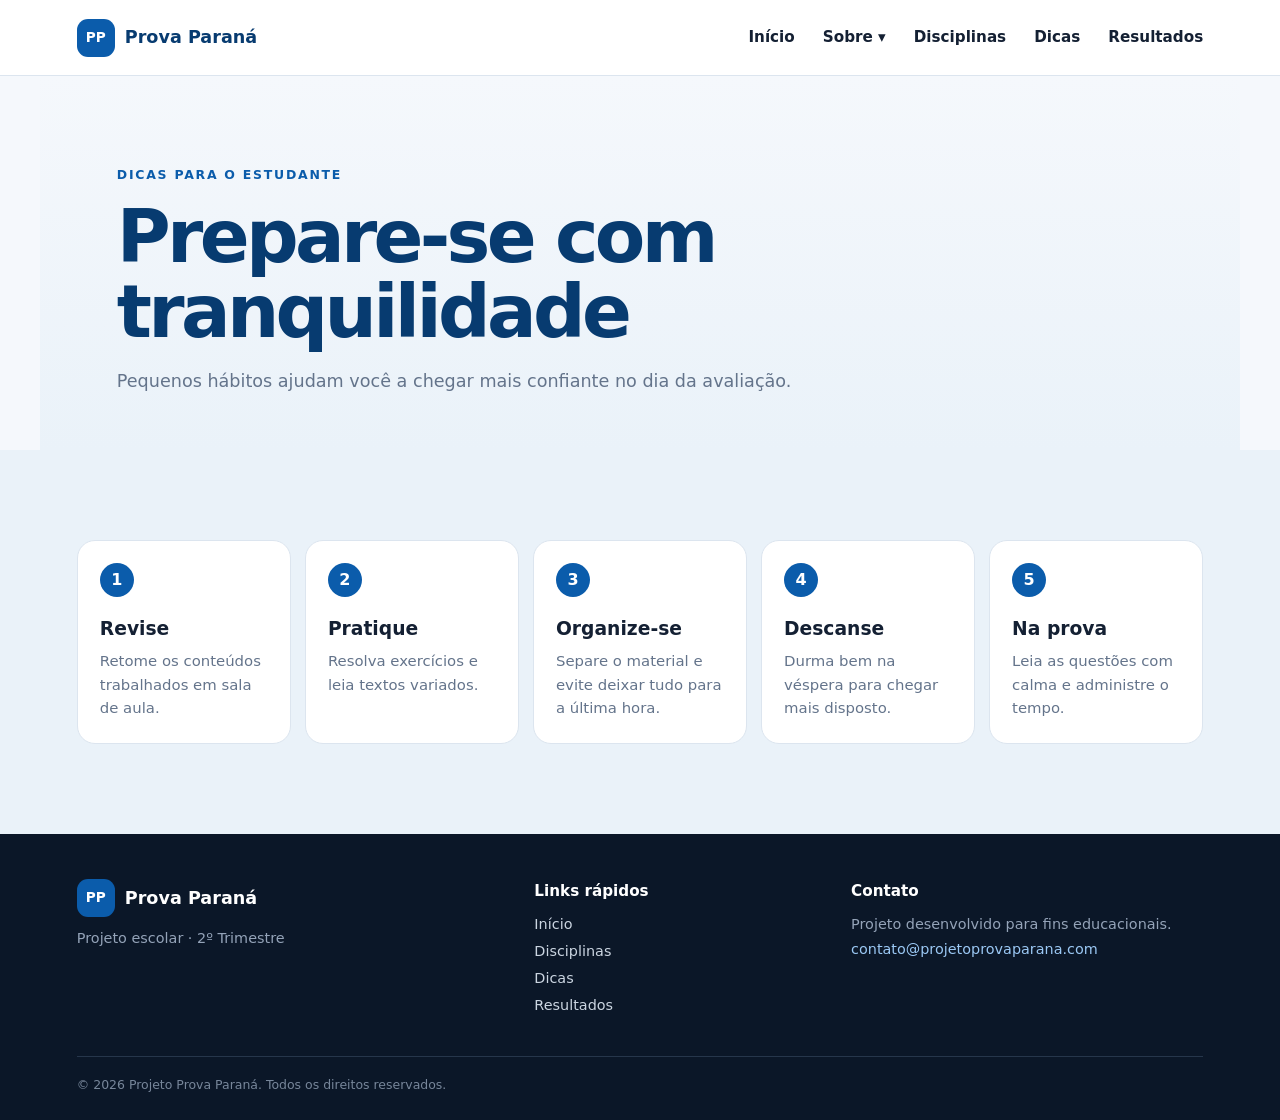
==== dicas.html @ c074cac4 "Add files via upload" ====
<!DOCTYPE html>
<html lang="pt-BR">
<head>
<meta charset="UTF-8">
<meta name="viewport" content="width=device-width, initial-scale=1.0">
<meta name="description" content="Dicas — Prova Paraná">
<title>Dicas | Prova Paraná</title>
<link rel="stylesheet" href="style.css">
</head>
<body>

<header class="header">
  <a class="logo" href="index.html" aria-label="Prova Paraná - início">
    <span class="logo-mark">PP</span><span>Prova Paraná</span>
  </a>
  <nav class="desktop-nav" aria-label="Navegação principal">
    <a href="index.html">Início</a>
    <div class="dropdown">
      <button class="dropbtn" aria-expanded="false">Sobre ▾</button>
      <div class="dropdown-content">
        <a href="sobre.html">O que é</a>
        <a href="objetivos.html">Objetivos</a>
      </div>
    </div>
    <a href="disciplinas.html">Disciplinas</a>
    <a href="dicas.html">Dicas</a>
    <a href="resultados.html">Resultados</a>
  </nav>
  <button class="hamburger" id="hamburger" aria-label="Abrir menu" aria-expanded="false">
    <span></span><span></span><span></span>
  </button>
  <nav class="mobile-menu" id="mobileMenu" aria-label="Menu móvel">
    <a href="index.html">Início</a>
    <button class="mobile-submenu" id="mobileSubmenu" aria-expanded="false">Sobre <span>+</span></button>
    <div class="mobile-subitems" id="mobileSubitems">
      <a href="sobre.html">O que é</a>
      <a href="objetivos.html">Objetivos</a>
    </div>
    <a href="disciplinas.html">Disciplinas</a>
    <a href="dicas.html">Dicas</a>
    <a href="resultados.html">Resultados</a>
  </nav>
</header>

<main>

<section class="page-hero">
  <span class="eyebrow">DICAS PARA O ESTUDANTE</span>
  <h1>Prepare-se com tranquilidade</h1>
  <p>Pequenos hábitos ajudam você a chegar mais confiante no dia da avaliação.</p>
</section>
<section class="section alt">
  <div class="tips">
    <article class="tip"><span>1</span><h3>Revise</h3><p>Retome os conteúdos trabalhados em sala de aula.</p></article>
    <article class="tip"><span>2</span><h3>Pratique</h3><p>Resolva exercícios e leia textos variados.</p></article>
    <article class="tip"><span>3</span><h3>Organize-se</h3><p>Separe o material e evite deixar tudo para a última hora.</p></article>
    <article class="tip"><span>4</span><h3>Descanse</h3><p>Durma bem na véspera para chegar mais disposto.</p></article>
    <article class="tip"><span>5</span><h3>Na prova</h3><p>Leia as questões com calma e administre o tempo.</p></article>
  </div>
</section>

</main>

<footer class="footer">
  <div>
    <div class="footer-logo"><span class="logo-mark">PP</span> Prova Paraná</div>
    <p>Projeto escolar · 2º Trimestre</p>
  </div>
  <div class="footer-links">
    <h3>Links rápidos</h3>
    <a href="index.html">Início</a>
    <a href="disciplinas.html">Disciplinas</a>
    <a href="dicas.html">Dicas</a>
    <a href="resultados.html">Resultados</a>
  </div>
  <div class="footer-contact">
    <h3>Contato</h3>
    <p>Projeto desenvolvido para fins educacionais.</p>
    <a href="mailto:contato@projetoprovaparana.com">contato@projetoprovaparana.com</a>
  </div>
  <div class="copyright">© <span id="year"></span> Projeto Prova Paraná. Todos os direitos reservados.</div>
</footer>

<script src="script.js"></script>
</body>
</html>
---- style.css ----
:root{
  --primary:#0b5cab; --primary-dark:#073b70; --accent:#19a974; --bg:#f5f8fc;
  --text:#142033; --muted:#64748b; --white:#fff; --border:#dce5ef;
  --shadow:0 14px 40px rgba(17,43,76,.10);
}
*{box-sizing:border-box;margin:0;padding:0}
html{scroll-behavior:smooth}
body{font-family:Inter,ui-sans-serif,system-ui,-apple-system,"Segoe UI",Roboto,Arial,sans-serif;color:var(--text);background:var(--bg);line-height:1.6}
a{text-decoration:none;color:inherit}
.header{height:76px;background:rgba(255,255,255,.96);backdrop-filter:blur(12px);border-bottom:1px solid var(--border);display:flex;align-items:center;justify-content:space-between;padding:0 6%;position:sticky;top:0;z-index:100}
.logo,.footer-logo{display:flex;align-items:center;gap:10px;font-weight:800;color:var(--primary-dark);font-size:1.1rem}
.logo-mark{display:grid;place-items:center;width:38px;height:38px;border-radius:11px;background:var(--primary);color:white;font-size:.85rem;font-weight:900}
.desktop-nav{display:flex;align-items:center;gap:28px;font-weight:650;font-size:.95rem}
.desktop-nav>a:hover,.dropbtn:hover{color:var(--primary)}
.dropdown{position:relative}
.dropbtn{background:none;border:0;font:inherit;color:inherit;cursor:pointer;padding:20px 0}
.dropdown-content{position:absolute;top:58px;left:-15px;background:white;min-width:180px;border:1px solid var(--border);border-radius:12px;box-shadow:var(--shadow);padding:8px;display:none}
.dropdown:hover .dropdown-content{display:block}
.dropdown-content a{display:block;padding:10px 12px;border-radius:8px}
.dropdown-content a:hover{background:#eef5fc;color:var(--primary)}
.hamburger{display:none;background:none;border:0;cursor:pointer;width:42px}
.hamburger span{display:block;height:3px;background:var(--primary-dark);margin:5px;border-radius:5px}
.mobile-menu{display:none}
.hero{max-width:1200px;margin:auto;padding:88px 6%;display:grid;grid-template-columns:1.3fr .7fr;gap:50px;align-items:center}
.hero h1{font-size:clamp(3rem,7vw,5.6rem);line-height:.95;letter-spacing:-.055em;color:var(--primary-dark);margin:14px 0 24px}
.hero p{font-size:1.15rem;max-width:650px;color:var(--muted)}
.badge,.eyebrow{color:var(--primary);font-size:.78rem;font-weight:850;letter-spacing:.14em}
.hero-actions{display:flex;gap:14px;margin-top:30px;flex-wrap:wrap}
.btn{display:inline-flex;align-items:center;justify-content:center;padding:13px 20px;border-radius:10px;font-weight:750;transition:.2s}
.btn.primary{background:var(--primary);color:white;box-shadow:0 8px 20px rgba(11,92,171,.2)}
.btn.primary:hover{transform:translateY(-2px);background:var(--primary-dark)}
.btn.secondary{border:1px solid var(--border);background:white;color:var(--primary-dark)}
.hero-card{background:linear-gradient(145deg,#0b5cab,#073b70);color:white;border-radius:26px;padding:36px;box-shadow:var(--shadow);transform:rotate(1.2deg)}
.hero-icon{width:58px;height:58px;border-radius:17px;background:rgba(255,255,255,.14);display:grid;place-items:center;font-size:1.8rem;margin-bottom:28px}
.hero-card h2{font-size:1.55rem;margin-bottom:10px}
.hero-card p{color:#dcecff;font-size:1rem}
.section{max-width:1200px;margin:auto;padding:90px 6%}
.section.alt{max-width:none;background:#eaf2f9}
.section.alt>*{max-width:1200px;margin-left:auto;margin-right:auto}
.section-heading{margin-bottom:40px}
.section-heading h2{font-size:clamp(2rem,4vw,3rem);letter-spacing:-.03em;line-height:1.1;margin:8px 0 12px}
.section-heading>p{color:var(--muted);max-width:760px}
.info-grid,.subjects{display:grid;grid-template-columns:1fr 1fr;gap:22px}
.card,.subject-card{background:white;border:1px solid var(--border);border-radius:20px;padding:30px;box-shadow:0 7px 24px rgba(17,43,76,.05)}
.card.highlight{border-top:4px solid var(--accent)}
.card-number{font-size:.8rem;color:var(--primary);font-weight:900;margin-bottom:18px}
.card h3,.subject-card h3{font-size:1.3rem;margin-bottom:10px}
.card p,.subject-card p{color:var(--muted)}
.objectives{display:grid;grid-template-columns:1fr 1fr;gap:18px}
.objectives article{display:flex;gap:16px;background:white;padding:22px;border-radius:16px;border:1px solid var(--border)}
.objectives span{display:grid;place-items:center;min-width:35px;height:35px;border-radius:50%;background:#dff6eb;color:#0a8658;font-weight:900}
.objectives h3{margin-bottom:3px}
.objectives p{color:var(--muted)}
.subject-icon{width:48px;height:48px;display:grid;place-items:center;border-radius:13px;background:#e9f3ff;color:var(--primary);font-weight:900;font-size:1.25rem;margin-bottom:18px}
.subject-card ul{margin-top:18px;padding-left:20px;color:var(--muted)}
.tips{display:grid;grid-template-columns:repeat(5,1fr);gap:14px}
.tip{background:white;border:1px solid var(--border);border-radius:18px;padding:22px}
.tip>span{display:grid;place-items:center;width:34px;height:34px;border-radius:50%;background:var(--primary);color:white;font-weight:800;margin-bottom:17px}
.tip h3{margin-bottom:6px}.tip p{font-size:.93rem;color:var(--muted)}
.results-flow{display:flex;align-items:stretch;gap:12px}
.flow-item{flex:1;background:white;border:1px solid var(--border);border-radius:16px;padding:22px}
.flow-item strong{color:var(--primary);font-size:.8rem}
.flow-item h3{margin:7px 0}.flow-item p{font-size:.92rem;color:var(--muted)}
.arrow{display:grid;place-items:center;color:var(--primary);font-size:1.4rem}
.source-section{background:var(--primary-dark);color:white;text-align:center;padding:65px 6%}
.source-section p{color:#dbe8f6;margin:8px auto 24px}
.footer{background:#0b1728;color:#cbd5e1;padding:45px 6% 25px;display:grid;grid-template-columns:1.2fr .8fr 1fr;gap:35px;position:relative}
.footer-logo{color:white;margin-bottom:10px}.footer p{font-size:.9rem;color:#94a3b8}
.footer h3{color:white;font-size:.95rem;margin-bottom:9px}.footer-links a{display:block;font-size:.9rem;margin:4px 0}.footer-links a:hover{color:white}.footer-contact a{font-size:.9rem;color:#9bc8f4}
.copyright{grid-column:1/-1;border-top:1px solid #26364b;padding-top:18px;font-size:.78rem;color:#77869a}
@media(max-width:800px){
  .desktop-nav{display:none}.hamburger{display:block}
  .mobile-menu{position:absolute;top:76px;left:0;right:0;background:white;border-bottom:1px solid var(--border);box-shadow:var(--shadow);padding:12px 6%}
  .mobile-menu.open{display:block}
  .mobile-menu>a,.mobile-submenu{display:block;width:100%;padding:13px 0;text-align:left;background:none;border:0;font:inherit;color:var(--text);font-weight:650}
  .mobile-submenu{display:flex;justify-content:space-between}
  .mobile-subitems{display:none;padding-left:18px}.mobile-subitems.open{display:block}.mobile-subitems a{display:block;padding:9px 0;color:var(--muted)}
  .hero{grid-template-columns:1fr;padding-top:60px}.hero-card{transform:none}
  .info-grid,.subjects,.objectives{grid-template-columns:1fr}
  .tips{grid-template-columns:1fr 1fr}
  .results-flow{display:grid;grid-template-columns:1fr 1fr}.arrow{display:none}
  .footer{grid-template-columns:1fr 1fr}
}
@media(max-width:480px){
  .header{padding:0 5%}.hero,.section{padding-left:5%;padding-right:5%}
  .hero h1{font-size:3.5rem}.tips,.results-flow{grid-template-columns:1fr}
  .footer{grid-template-columns:1fr}.copyright{grid-column:1}
}

.page-hero{max-width:1200px;margin:auto;padding:85px 6% 55px;background:linear-gradient(180deg,#f5f8fc,#eaf2f9)}
.page-hero h1{font-size:clamp(2.6rem,6vw,4.6rem);line-height:1.02;letter-spacing:-.05em;color:var(--primary-dark);margin:12px 0 18px}
.page-hero p{max-width:720px;color:var(--muted);font-size:1.1rem}
.card{display:block;transition:.2s}
.card:hover{transform:translateY(-4px);box-shadow:var(--shadow);border-color:#b9d1e8}
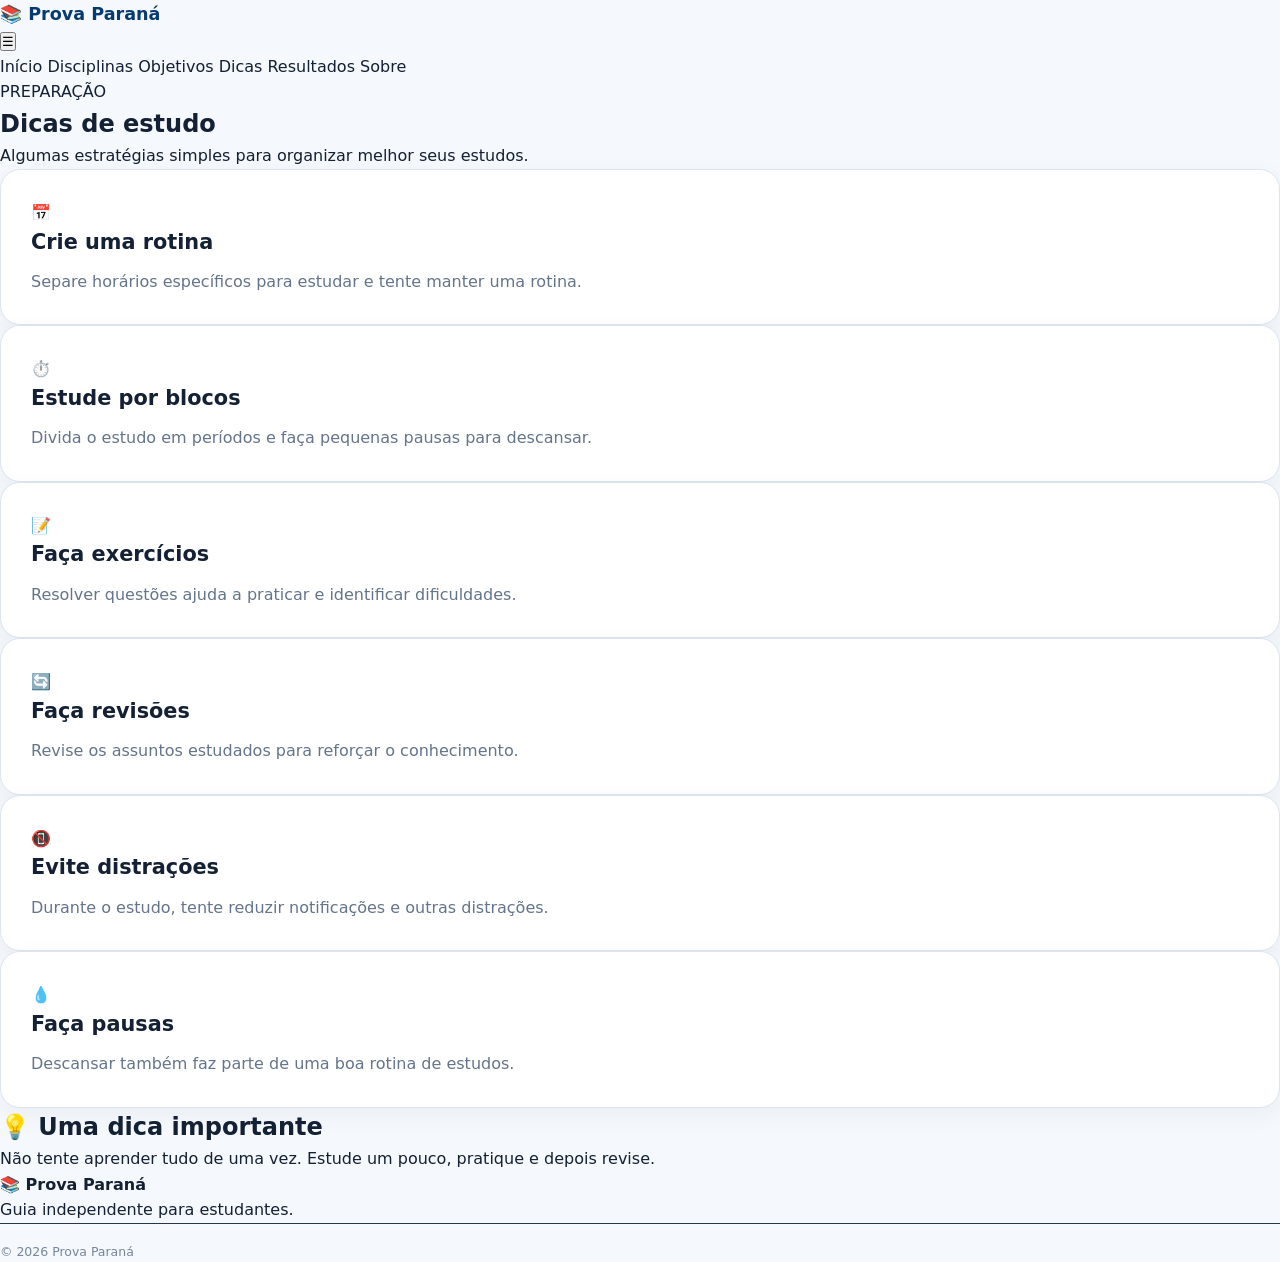
==== commit debc05a9: "Update dicas.html" ====
--- a/dicas.html
+++ b/dicas.html
@@ -1,86 +1,119 @@
 <!DOCTYPE html>
 <html lang="pt-BR">
 <head>
-<meta charset="UTF-8">
-<meta name="viewport" content="width=device-width, initial-scale=1.0">
-<meta name="description" content="Dicas — Prova Paraná">
-<title>Dicas | Prova Paraná</title>
-<link rel="stylesheet" href="style.css">
+    <meta charset="UTF-8">
+    <meta name="viewport" content="width=device-width, initial-scale=1.0">
+    <title>Dicas de Estudo | Prova Paraná</title>
+    <link rel="stylesheet" href="style.css">
 </head>
+
 <body>
 
-<header class="header">
-  <a class="logo" href="index.html" aria-label="Prova Paraná - início">
-    <span class="logo-mark">PP</span><span>Prova Paraná</span>
-  </a>
-  <nav class="desktop-nav" aria-label="Navegação principal">
-    <a href="index.html">Início</a>
-    <div class="dropdown">
-      <button class="dropbtn" aria-expanded="false">Sobre ▾</button>
-      <div class="dropdown-content">
-        <a href="sobre.html">O que é</a>
+<header>
+    <div class="logo">📚 Prova Paraná</div>
+
+    <button class="menu-btn" onclick="toggleMenu()">☰</button>
+
+    <nav id="menu">
+        <a href="index.html">Início</a>
+        <a href="disciplinas.html">Disciplinas</a>
         <a href="objetivos.html">Objetivos</a>
-      </div>
-    </div>
-    <a href="disciplinas.html">Disciplinas</a>
-    <a href="dicas.html">Dicas</a>
-    <a href="resultados.html">Resultados</a>
-  </nav>
-  <button class="hamburger" id="hamburger" aria-label="Abrir menu" aria-expanded="false">
-    <span></span><span></span><span></span>
-  </button>
-  <nav class="mobile-menu" id="mobileMenu" aria-label="Menu móvel">
-    <a href="index.html">Início</a>
-    <button class="mobile-submenu" id="mobileSubmenu" aria-expanded="false">Sobre <span>+</span></button>
-    <div class="mobile-subitems" id="mobileSubitems">
-      <a href="sobre.html">O que é</a>
-      <a href="objetivos.html">Objetivos</a>
-    </div>
-    <a href="disciplinas.html">Disciplinas</a>
-    <a href="dicas.html">Dicas</a>
-    <a href="resultados.html">Resultados</a>
-  </nav>
+        <a href="dicas.html">Dicas</a>
+        <a href="resultados.html">Resultados</a>
+        <a href="sobre.html">Sobre</a>
+    </nav>
 </header>
 
 <main>
 
-<section class="page-hero">
-  <span class="eyebrow">DICAS PARA O ESTUDANTE</span>
-  <h1>Prepare-se com tranquilidade</h1>
-  <p>Pequenos hábitos ajudam você a chegar mais confiante no dia da avaliação.</p>
+<section class="page-header">
+    <span class="tag">PREPARAÇÃO</span>
+
+    <h1>Dicas de estudo</h1>
+
+    <p>
+        Algumas estratégias simples para organizar
+        melhor seus estudos.
+    </p>
 </section>
-<section class="section alt">
-  <div class="tips">
-    <article class="tip"><span>1</span><h3>Revise</h3><p>Retome os conteúdos trabalhados em sala de aula.</p></article>
-    <article class="tip"><span>2</span><h3>Pratique</h3><p>Resolva exercícios e leia textos variados.</p></article>
-    <article class="tip"><span>3</span><h3>Organize-se</h3><p>Separe o material e evite deixar tudo para a última hora.</p></article>
-    <article class="tip"><span>4</span><h3>Descanse</h3><p>Durma bem na véspera para chegar mais disposto.</p></article>
-    <article class="tip"><span>5</span><h3>Na prova</h3><p>Leia as questões com calma e administre o tempo.</p></article>
-  </div>
+
+<section class="cards">
+
+    <article class="card">
+        <div class="icon">📅</div>
+        <h3>Crie uma rotina</h3>
+        <p>
+            Separe horários específicos para estudar
+            e tente manter uma rotina.
+        </p>
+    </article>
+
+    <article class="card">
+        <div class="icon">⏱️</div>
+        <h3>Estude por blocos</h3>
+        <p>
+            Divida o estudo em períodos e faça pequenas
+            pausas para descansar.
+        </p>
+    </article>
+
+    <article class="card">
+        <div class="icon">📝</div>
+        <h3>Faça exercícios</h3>
+        <p>
+            Resolver questões ajuda a praticar e
+            identificar dificuldades.
+        </p>
+    </article>
+
+    <article class="card">
+        <div class="icon">🔄</div>
+        <h3>Faça revisões</h3>
+        <p>
+            Revise os assuntos estudados para
+            reforçar o conhecimento.
+        </p>
+    </article>
+
+    <article class="card">
+        <div class="icon">📵</div>
+        <h3>Evite distrações</h3>
+        <p>
+            Durante o estudo, tente reduzir notificações
+            e outras distrações.
+        </p>
+    </article>
+
+    <article class="card">
+        <div class="icon">💧</div>
+        <h3>Faça pausas</h3>
+        <p>
+            Descansar também faz parte de uma
+            boa rotina de estudos.
+        </p>
+    </article>
+
+</section>
+
+<section class="highlight">
+    <div>
+        <h2>💡 Uma dica importante</h2>
+        <p>
+            Não tente aprender tudo de uma vez.
+            Estude um pouco, pratique e depois revise.
+        </p>
+    </div>
 </section>
 
 </main>
 
-<footer class="footer">
-  <div>
-    <div class="footer-logo"><span class="logo-mark">PP</span> Prova Paraná</div>
-    <p>Projeto escolar · 2º Trimestre</p>
-  </div>
-  <div class="footer-links">
-    <h3>Links rápidos</h3>
-    <a href="index.html">Início</a>
-    <a href="disciplinas.html">Disciplinas</a>
-    <a href="dicas.html">Dicas</a>
-    <a href="resultados.html">Resultados</a>
-  </div>
-  <div class="footer-contact">
-    <h3>Contato</h3>
-    <p>Projeto desenvolvido para fins educacionais.</p>
-    <a href="mailto:contato@projetoprovaparana.com">contato@projetoprovaparana.com</a>
-  </div>
-  <div class="copyright">© <span id="year"></span> Projeto Prova Paraná. Todos os direitos reservados.</div>
+<footer>
+    <strong>📚 Prova Paraná</strong>
+    <p>Guia independente para estudantes.</p>
+    <p class="copyright">© 2026 Prova Paraná</p>
 </footer>
 
 <script src="script.js"></script>
+
 </body>
-</html>+</html>
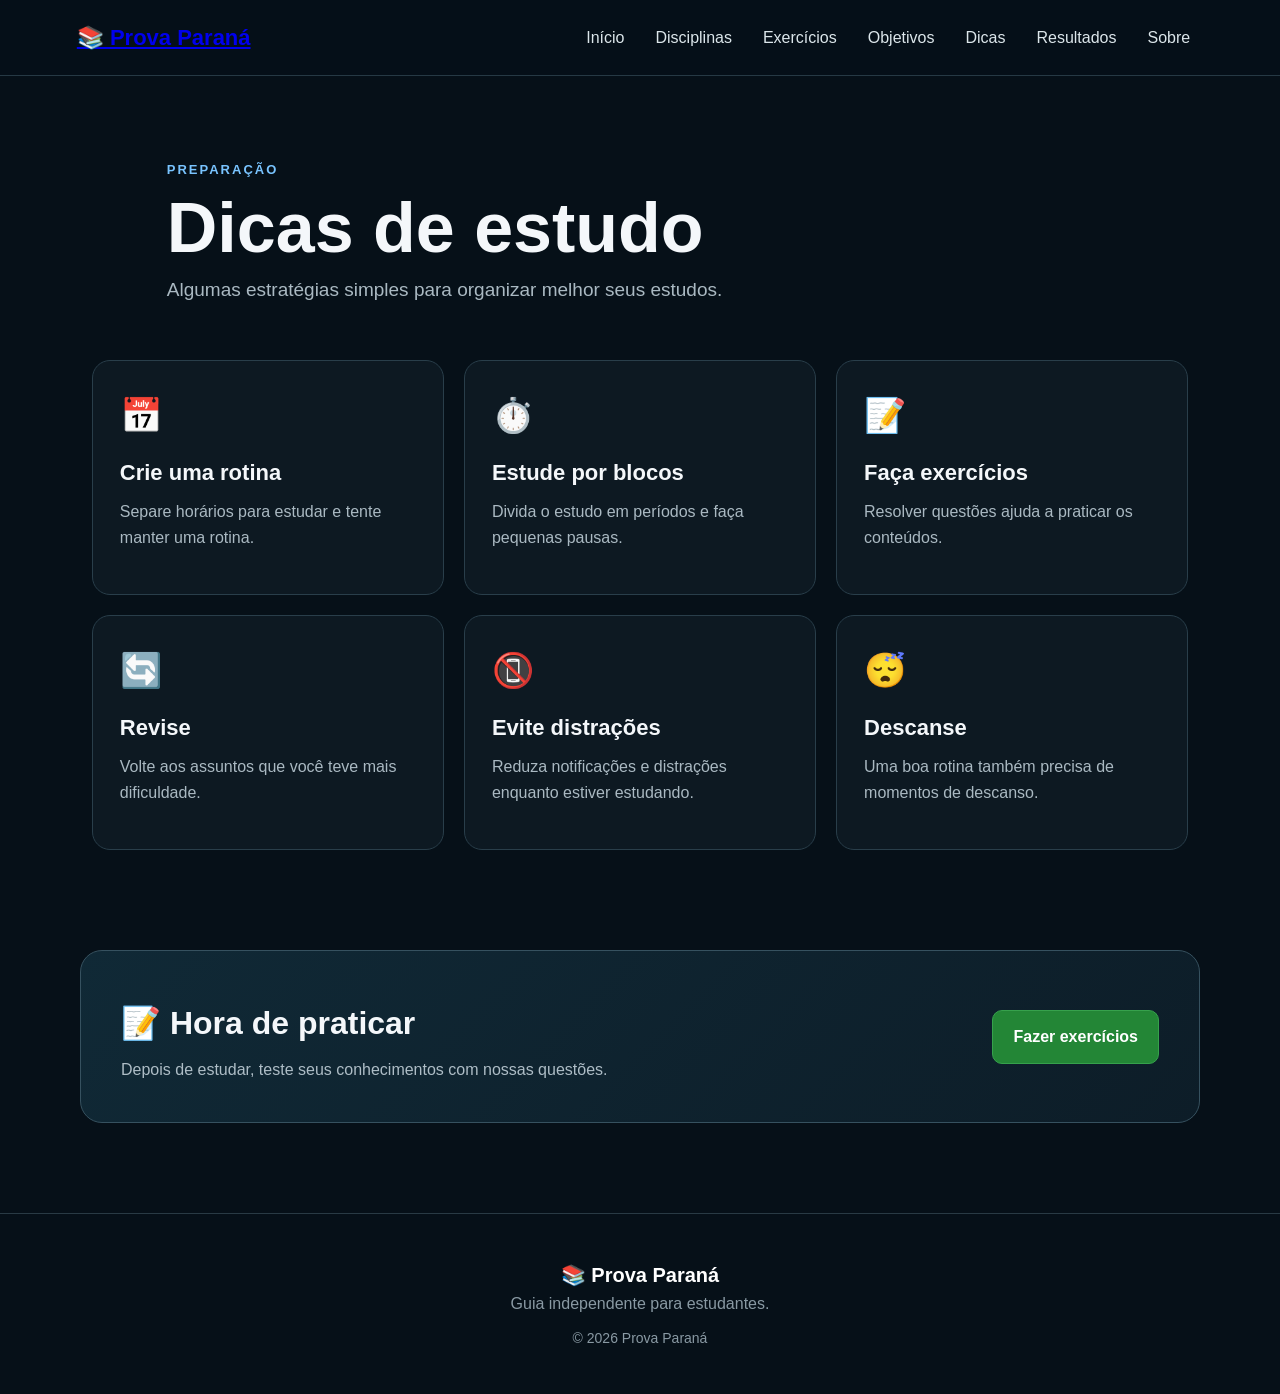
==== commit 888e6797: "Update dicas.html" ====
--- a/dicas.html
+++ b/dicas.html
@@ -1,117 +1,209 @@
 <!DOCTYPE html>
 <html lang="pt-BR">
+
 <head>
+
     <meta charset="UTF-8">
-    <meta name="viewport" content="width=device-width, initial-scale=1.0">
-    <title>Dicas de Estudo | Prova Paraná</title>
+
+    <meta name="viewport"
+          content="width=device-width, initial-scale=1.0">
+
+    <title>Dicas | Prova Paraná</title>
+
     <link rel="stylesheet" href="style.css">
+
 </head>
 
 <body>
 
 <header>
-    <div class="logo">📚 Prova Paraná</div>
-
-    <button class="menu-btn" onclick="toggleMenu()">☰</button>
+
+    <a href="index.html" class="logo">
+        📚 Prova Paraná
+    </a>
+
+    <button class="menu-btn" onclick="toggleMenu()">
+        ☰
+    </button>
 
     <nav id="menu">
+
         <a href="index.html">Início</a>
         <a href="disciplinas.html">Disciplinas</a>
+        <a href="exercicios.html">Exercícios</a>
         <a href="objetivos.html">Objetivos</a>
         <a href="dicas.html">Dicas</a>
         <a href="resultados.html">Resultados</a>
         <a href="sobre.html">Sobre</a>
+
     </nav>
+
 </header>
 
+
 <main>
 
 <section class="page-header">
-    <span class="tag">PREPARAÇÃO</span>
-
-    <h1>Dicas de estudo</h1>
+
+    <span class="tag">
+        PREPARAÇÃO
+    </span>
+
+    <h1>
+        Dicas de estudo
+    </h1>
 
     <p>
         Algumas estratégias simples para organizar
         melhor seus estudos.
     </p>
+
 </section>
 
+
 <section class="cards">
 
-    <article class="card">
-        <div class="icon">📅</div>
-        <h3>Crie uma rotina</h3>
+
+<article class="card">
+
+    <div class="icon">📅</div>
+
+    <h3>
+        Crie uma rotina
+    </h3>
+
+    <p>
+        Separe horários para estudar e tente
+        manter uma rotina.
+    </p>
+
+</article>
+
+
+<article class="card">
+
+    <div class="icon">⏱️</div>
+
+    <h3>
+        Estude por blocos
+    </h3>
+
+    <p>
+        Divida o estudo em períodos e faça
+        pequenas pausas.
+    </p>
+
+</article>
+
+
+<article class="card">
+
+    <div class="icon">📝</div>
+
+    <h3>
+        Faça exercícios
+    </h3>
+
+    <p>
+        Resolver questões ajuda a praticar
+        os conteúdos.
+    </p>
+
+</article>
+
+
+<article class="card">
+
+    <div class="icon">🔄</div>
+
+    <h3>
+        Revise
+    </h3>
+
+    <p>
+        Volte aos assuntos que você teve
+        mais dificuldade.
+    </p>
+
+</article>
+
+
+<article class="card">
+
+    <div class="icon">📵</div>
+
+    <h3>
+        Evite distrações
+    </h3>
+
+    <p>
+        Reduza notificações e distrações
+        enquanto estiver estudando.
+    </p>
+
+</article>
+
+
+<article class="card">
+
+    <div class="icon">😴</div>
+
+    <h3>
+        Descanse
+    </h3>
+
+    <p>
+        Uma boa rotina também precisa
+        de momentos de descanso.
+    </p>
+
+</article>
+
+
+</section>
+
+
+<section class="highlight">
+
+    <div>
+
+        <h2>
+            📝 Hora de praticar
+        </h2>
+
         <p>
-            Separe horários específicos para estudar
-            e tente manter uma rotina.
+            Depois de estudar, teste seus conhecimentos
+            com nossas questões.
         </p>
-    </article>
-
-    <article class="card">
-        <div class="icon">⏱️</div>
-        <h3>Estude por blocos</h3>
-        <p>
-            Divida o estudo em períodos e faça pequenas
-            pausas para descansar.
-        </p>
-    </article>
-
-    <article class="card">
-        <div class="icon">📝</div>
-        <h3>Faça exercícios</h3>
-        <p>
-            Resolver questões ajuda a praticar e
-            identificar dificuldades.
-        </p>
-    </article>
-
-    <article class="card">
-        <div class="icon">🔄</div>
-        <h3>Faça revisões</h3>
-        <p>
-            Revise os assuntos estudados para
-            reforçar o conhecimento.
-        </p>
-    </article>
-
-    <article class="card">
-        <div class="icon">📵</div>
-        <h3>Evite distrações</h3>
-        <p>
-            Durante o estudo, tente reduzir notificações
-            e outras distrações.
-        </p>
-    </article>
-
-    <article class="card">
-        <div class="icon">💧</div>
-        <h3>Faça pausas</h3>
-        <p>
-            Descansar também faz parte de uma
-            boa rotina de estudos.
-        </p>
-    </article>
+
+    </div>
+
+    <a href="exercicios.html" class="btn">
+        Fazer exercícios
+    </a>
 
 </section>
 
-<section class="highlight">
-    <div>
-        <h2>💡 Uma dica importante</h2>
-        <p>
-            Não tente aprender tudo de uma vez.
-            Estude um pouco, pratique e depois revise.
-        </p>
-    </div>
-</section>
 
 </main>
 
+
 <footer>
-    <strong>📚 Prova Paraná</strong>
-    <p>Guia independente para estudantes.</p>
-    <p class="copyright">© 2026 Prova Paraná</p>
+
+    <strong>
+        📚 Prova Paraná
+    </strong>
+
+    <p>
+        Guia independente para estudantes.
+    </p>
+
+    <p class="copyright">
+        © 2026 Prova Paraná
+    </p>
+
 </footer>
+
 
 <script src="script.js"></script>
 
--- a/style.css
+++ b/style.css
@@ -1,94 +1,566 @@
-:root{
-  --primary:#0b5cab; --primary-dark:#073b70; --accent:#19a974; --bg:#f5f8fc;
-  --text:#142033; --muted:#64748b; --white:#fff; --border:#dce5ef;
-  --shadow:0 14px 40px rgba(17,43,76,.10);
-}
-*{box-sizing:border-box;margin:0;padding:0}
-html{scroll-behavior:smooth}
-body{font-family:Inter,ui-sans-serif,system-ui,-apple-system,"Segoe UI",Roboto,Arial,sans-serif;color:var(--text);background:var(--bg);line-height:1.6}
-a{text-decoration:none;color:inherit}
-.header{height:76px;background:rgba(255,255,255,.96);backdrop-filter:blur(12px);border-bottom:1px solid var(--border);display:flex;align-items:center;justify-content:space-between;padding:0 6%;position:sticky;top:0;z-index:100}
-.logo,.footer-logo{display:flex;align-items:center;gap:10px;font-weight:800;color:var(--primary-dark);font-size:1.1rem}
-.logo-mark{display:grid;place-items:center;width:38px;height:38px;border-radius:11px;background:var(--primary);color:white;font-size:.85rem;font-weight:900}
-.desktop-nav{display:flex;align-items:center;gap:28px;font-weight:650;font-size:.95rem}
-.desktop-nav>a:hover,.dropbtn:hover{color:var(--primary)}
-.dropdown{position:relative}
-.dropbtn{background:none;border:0;font:inherit;color:inherit;cursor:pointer;padding:20px 0}
-.dropdown-content{position:absolute;top:58px;left:-15px;background:white;min-width:180px;border:1px solid var(--border);border-radius:12px;box-shadow:var(--shadow);padding:8px;display:none}
-.dropdown:hover .dropdown-content{display:block}
-.dropdown-content a{display:block;padding:10px 12px;border-radius:8px}
-.dropdown-content a:hover{background:#eef5fc;color:var(--primary)}
-.hamburger{display:none;background:none;border:0;cursor:pointer;width:42px}
-.hamburger span{display:block;height:3px;background:var(--primary-dark);margin:5px;border-radius:5px}
-.mobile-menu{display:none}
-.hero{max-width:1200px;margin:auto;padding:88px 6%;display:grid;grid-template-columns:1.3fr .7fr;gap:50px;align-items:center}
-.hero h1{font-size:clamp(3rem,7vw,5.6rem);line-height:.95;letter-spacing:-.055em;color:var(--primary-dark);margin:14px 0 24px}
-.hero p{font-size:1.15rem;max-width:650px;color:var(--muted)}
-.badge,.eyebrow{color:var(--primary);font-size:.78rem;font-weight:850;letter-spacing:.14em}
-.hero-actions{display:flex;gap:14px;margin-top:30px;flex-wrap:wrap}
-.btn{display:inline-flex;align-items:center;justify-content:center;padding:13px 20px;border-radius:10px;font-weight:750;transition:.2s}
-.btn.primary{background:var(--primary);color:white;box-shadow:0 8px 20px rgba(11,92,171,.2)}
-.btn.primary:hover{transform:translateY(-2px);background:var(--primary-dark)}
-.btn.secondary{border:1px solid var(--border);background:white;color:var(--primary-dark)}
-.hero-card{background:linear-gradient(145deg,#0b5cab,#073b70);color:white;border-radius:26px;padding:36px;box-shadow:var(--shadow);transform:rotate(1.2deg)}
-.hero-icon{width:58px;height:58px;border-radius:17px;background:rgba(255,255,255,.14);display:grid;place-items:center;font-size:1.8rem;margin-bottom:28px}
-.hero-card h2{font-size:1.55rem;margin-bottom:10px}
-.hero-card p{color:#dcecff;font-size:1rem}
-.section{max-width:1200px;margin:auto;padding:90px 6%}
-.section.alt{max-width:none;background:#eaf2f9}
-.section.alt>*{max-width:1200px;margin-left:auto;margin-right:auto}
-.section-heading{margin-bottom:40px}
-.section-heading h2{font-size:clamp(2rem,4vw,3rem);letter-spacing:-.03em;line-height:1.1;margin:8px 0 12px}
-.section-heading>p{color:var(--muted);max-width:760px}
-.info-grid,.subjects{display:grid;grid-template-columns:1fr 1fr;gap:22px}
-.card,.subject-card{background:white;border:1px solid var(--border);border-radius:20px;padding:30px;box-shadow:0 7px 24px rgba(17,43,76,.05)}
-.card.highlight{border-top:4px solid var(--accent)}
-.card-number{font-size:.8rem;color:var(--primary);font-weight:900;margin-bottom:18px}
-.card h3,.subject-card h3{font-size:1.3rem;margin-bottom:10px}
-.card p,.subject-card p{color:var(--muted)}
-.objectives{display:grid;grid-template-columns:1fr 1fr;gap:18px}
-.objectives article{display:flex;gap:16px;background:white;padding:22px;border-radius:16px;border:1px solid var(--border)}
-.objectives span{display:grid;place-items:center;min-width:35px;height:35px;border-radius:50%;background:#dff6eb;color:#0a8658;font-weight:900}
-.objectives h3{margin-bottom:3px}
-.objectives p{color:var(--muted)}
-.subject-icon{width:48px;height:48px;display:grid;place-items:center;border-radius:13px;background:#e9f3ff;color:var(--primary);font-weight:900;font-size:1.25rem;margin-bottom:18px}
-.subject-card ul{margin-top:18px;padding-left:20px;color:var(--muted)}
-.tips{display:grid;grid-template-columns:repeat(5,1fr);gap:14px}
-.tip{background:white;border:1px solid var(--border);border-radius:18px;padding:22px}
-.tip>span{display:grid;place-items:center;width:34px;height:34px;border-radius:50%;background:var(--primary);color:white;font-weight:800;margin-bottom:17px}
-.tip h3{margin-bottom:6px}.tip p{font-size:.93rem;color:var(--muted)}
-.results-flow{display:flex;align-items:stretch;gap:12px}
-.flow-item{flex:1;background:white;border:1px solid var(--border);border-radius:16px;padding:22px}
-.flow-item strong{color:var(--primary);font-size:.8rem}
-.flow-item h3{margin:7px 0}.flow-item p{font-size:.92rem;color:var(--muted)}
-.arrow{display:grid;place-items:center;color:var(--primary);font-size:1.4rem}
-.source-section{background:var(--primary-dark);color:white;text-align:center;padding:65px 6%}
-.source-section p{color:#dbe8f6;margin:8px auto 24px}
-.footer{background:#0b1728;color:#cbd5e1;padding:45px 6% 25px;display:grid;grid-template-columns:1.2fr .8fr 1fr;gap:35px;position:relative}
-.footer-logo{color:white;margin-bottom:10px}.footer p{font-size:.9rem;color:#94a3b8}
-.footer h3{color:white;font-size:.95rem;margin-bottom:9px}.footer-links a{display:block;font-size:.9rem;margin:4px 0}.footer-links a:hover{color:white}.footer-contact a{font-size:.9rem;color:#9bc8f4}
-.copyright{grid-column:1/-1;border-top:1px solid #26364b;padding-top:18px;font-size:.78rem;color:#77869a}
-@media(max-width:800px){
-  .desktop-nav{display:none}.hamburger{display:block}
-  .mobile-menu{position:absolute;top:76px;left:0;right:0;background:white;border-bottom:1px solid var(--border);box-shadow:var(--shadow);padding:12px 6%}
-  .mobile-menu.open{display:block}
-  .mobile-menu>a,.mobile-submenu{display:block;width:100%;padding:13px 0;text-align:left;background:none;border:0;font:inherit;color:var(--text);font-weight:650}
-  .mobile-submenu{display:flex;justify-content:space-between}
-  .mobile-subitems{display:none;padding-left:18px}.mobile-subitems.open{display:block}.mobile-subitems a{display:block;padding:9px 0;color:var(--muted)}
-  .hero{grid-template-columns:1fr;padding-top:60px}.hero-card{transform:none}
-  .info-grid,.subjects,.objectives{grid-template-columns:1fr}
-  .tips{grid-template-columns:1fr 1fr}
-  .results-flow{display:grid;grid-template-columns:1fr 1fr}.arrow{display:none}
-  .footer{grid-template-columns:1fr 1fr}
-}
-@media(max-width:480px){
-  .header{padding:0 5%}.hero,.section{padding-left:5%;padding-right:5%}
-  .hero h1{font-size:3.5rem}.tips,.results-flow{grid-template-columns:1fr}
-  .footer{grid-template-columns:1fr}.copyright{grid-column:1}
-}
-
-.page-hero{max-width:1200px;margin:auto;padding:85px 6% 55px;background:linear-gradient(180deg,#f5f8fc,#eaf2f9)}
-.page-hero h1{font-size:clamp(2.6rem,6vw,4.6rem);line-height:1.02;letter-spacing:-.05em;color:var(--primary-dark);margin:12px 0 18px}
-.page-hero p{max-width:720px;color:var(--muted);font-size:1.1rem}
-.card{display:block;transition:.2s}
-.card:hover{transform:translateY(-4px);box-shadow:var(--shadow);border-color:#b9d1e8}
+* {
+    box-sizing: border-box;
+    margin: 0;
+    padding: 0;
+}
+
+html {
+    scroll-behavior: smooth;
+}
+
+body {
+    font-family: Arial, Helvetica, sans-serif;
+    background: #061018;
+    color: #f4f7fa;
+    line-height: 1.6;
+}
+
+header {
+    width: 100%;
+    min-height: 76px;
+
+    display: flex;
+    align-items: center;
+    justify-content: space-between;
+
+    padding: 0 6%;
+
+    background: rgba(6, 16, 24, 0.96);
+
+    border-bottom: 1px solid #263944;
+
+    position: sticky;
+    top: 0;
+    z-index: 100;
+}
+
+.logo {
+    font-size: 22px;
+    font-weight: bold;
+    white-space: nowrap;
+}
+
+nav {
+    display: flex;
+    gap: 5px;
+}
+
+nav a {
+    color: #dce6eb;
+    text-decoration: none;
+
+    padding: 10px 13px;
+
+    border-radius: 9px;
+
+    transition: 0.2s;
+}
+
+nav a:hover {
+    background: #142733;
+    color: white;
+}
+
+.menu-btn {
+    display: none;
+
+    border: 1px solid #405461;
+
+    background: #12222d;
+    color: white;
+
+    padding: 9px 13px;
+
+    border-radius: 9px;
+
+    font-size: 21px;
+}
+
+main {
+    min-height: 70vh;
+}
+
+.hero {
+    max-width: 1250px;
+
+    margin: auto;
+
+    padding: 90px 6%;
+
+    display: grid;
+
+    grid-template-columns: 1.15fr 0.85fr;
+
+    gap: 70px;
+
+    align-items: center;
+}
+
+.hero-text h1 {
+    font-size: clamp(43px, 6vw, 76px);
+
+    line-height: 1.02;
+
+    margin: 18px 0;
+}
+
+.hero-text h1 span {
+    color: #58a6ff;
+}
+
+.hero-text p {
+    max-width: 650px;
+
+    font-size: 20px;
+
+    color: #aebdc6;
+
+    margin-bottom: 25px;
+}
+
+.tag {
+    color: #79c4ff;
+
+    font-size: 13px;
+
+    font-weight: bold;
+
+    letter-spacing: 2px;
+}
+
+.buttons {
+    display: flex;
+
+    flex-wrap: wrap;
+
+    gap: 12px;
+}
+
+.btn {
+    display: inline-block;
+
+    background: #238636;
+
+    color: white;
+
+    text-decoration: none;
+
+    padding: 13px 20px;
+
+    border-radius: 10px;
+
+    font-weight: bold;
+
+    border: 1px solid #36a14c;
+
+    transition: 0.2s;
+}
+
+.btn:hover {
+    transform: translateY(-2px);
+
+    filter: brightness(1.12);
+}
+
+.btn.secondary {
+    background: #152936;
+
+    border-color: #3b5260;
+}
+
+.hero-card {
+    display: flex;
+
+    justify-content: center;
+
+    align-items: center;
+}
+
+.hero-card img {
+    width: 100%;
+
+    max-width: 450px;
+
+    border-radius: 25px;
+
+    border: 1px solid #3c5562;
+
+    box-shadow: 0 25px 70px rgba(0,0,0,0.35);
+}
+
+.section {
+    max-width: 1250px;
+
+    margin: auto;
+
+    padding: 50px 6% 90px;
+}
+
+.section-title {
+    margin-bottom: 35px;
+}
+
+.section-title h2 {
+    font-size: 40px;
+
+    margin: 8px 0;
+}
+
+.section-title p {
+    color: #91a1ab;
+}
+
+.cards {
+    max-width: 1250px;
+
+    margin: 0 auto;
+
+    padding: 0 6% 80px;
+
+    display: grid;
+
+    grid-template-columns: repeat(3, 1fr);
+
+    gap: 20px;
+}
+
+.section .cards {
+    padding: 0;
+}
+
+.card {
+    background: #0d1922;
+
+    border: 1px solid #293e4a;
+
+    border-radius: 18px;
+
+    padding: 27px;
+
+    min-height: 235px;
+
+    transition: 0.25s;
+
+    animation: appear 0.5s ease both;
+}
+
+.card:hover {
+    transform: translateY(-5px);
+
+    border-color: #4c7184;
+
+    background: #101f2a;
+}
+
+.icon {
+    font-size: 34px;
+
+    margin-bottom: 12px;
+}
+
+.card h3 {
+    font-size: 22px;
+
+    margin-bottom: 9px;
+}
+
+.card p {
+    color: #aab9c2;
+
+    margin-bottom: 17px;
+}
+
+.card a {
+    color: #70bfff;
+
+    text-decoration: none;
+
+    font-weight: bold;
+}
+
+.highlight {
+    max-width: 1120px;
+
+    margin: 20px auto 90px;
+
+    padding: 40px;
+
+    border-radius: 22px;
+
+    background: linear-gradient(
+        135deg,
+        #102936,
+        #0d1d28
+    );
+
+    border: 1px solid #36515f;
+
+    display: flex;
+
+    justify-content: space-between;
+
+    align-items: center;
+
+    gap: 30px;
+}
+
+.highlight h2 {
+    font-size: 32px;
+
+    margin: 7px 0;
+}
+
+.highlight p {
+    color: #aebdc6;
+}
+
+.page-header {
+    max-width: 1100px;
+
+    margin: auto;
+
+    padding: 80px 6% 55px;
+}
+
+.page-header h1 {
+    font-size: clamp(45px, 7vw, 70px);
+
+    line-height: 1.05;
+
+    margin: 10px 0;
+}
+
+.page-header p {
+    font-size: 19px;
+
+    color: #aab9c2;
+
+    max-width: 700px;
+}
+
+.wide {
+    max-width: 1100px;
+
+    margin: 0 auto 60px;
+
+    padding: 35px;
+
+    background: #0d1922;
+
+    border: 1px solid #293e4a;
+
+    border-radius: 20px;
+}
+
+.wide h2 {
+    font-size: 30px;
+
+    margin-bottom: 12px;
+}
+
+.wide p {
+    color: #aebdc6;
+
+    margin-bottom: 12px;
+}
+
+.result-icon {
+    font-size: 55px;
+
+    margin-bottom: 10px;
+}
+
+.warning {
+    max-width: 1100px;
+
+    margin: 0 auto 80px;
+
+    padding: 25px;
+
+    background: #191d15;
+
+    border: 1px solid #575c35;
+
+    border-radius: 15px;
+}
+
+.warning strong {
+    font-size: 19px;
+}
+
+.warning p {
+    color: #c1c4a9;
+
+    margin-top: 6px;
+}
+
+footer {
+    border-top: 1px solid #293a44;
+
+    padding: 45px 6%;
+
+    color: #8999a3;
+
+    text-align: center;
+}
+
+footer strong {
+    color: white;
+
+    font-size: 20px;
+}
+
+.footer-links {
+    margin: 18px 0;
+
+    display: flex;
+
+    justify-content: center;
+
+    flex-wrap: wrap;
+
+    gap: 20px;
+}
+
+.footer-links a {
+    color: #8fc9ff;
+
+    text-decoration: none;
+}
+
+.copyright {
+    font-size: 14px;
+
+    margin-top: 10px;
+}
+
+@keyframes appear {
+
+    from {
+        opacity: 0;
+
+        transform: translateY(12px);
+    }
+
+    to {
+        opacity: 1;
+
+        transform: translateY(0);
+    }
+
+}
+
+@media (max-width: 850px) {
+
+    header {
+        min-height: 68px;
+    }
+
+    .menu-btn {
+        display: block;
+    }
+
+    nav {
+        display: none;
+
+        position: absolute;
+
+        left: 0;
+
+        right: 0;
+
+        top: 68px;
+
+        background: #07121a;
+
+        border-bottom: 1px solid #293e4a;
+
+        padding: 12px 6%;
+
+        flex-direction: column;
+    }
+
+    nav.active {
+        display: flex;
+    }
+
+    nav a {
+        padding: 13px;
+    }
+
+    .hero {
+        grid-template-columns: 1fr;
+
+        padding-top: 55px;
+
+        gap: 40px;
+    }
+
+    .hero-card {
+        order: -1;
+    }
+
+    .cards {
+        grid-template-columns: repeat(2, 1fr);
+    }
+
+    .highlight {
+        margin-left: 6%;
+        margin-right: 6%;
+
+        flex-direction: column;
+
+        align-items: flex-start;
+    }
+
+}
+
+@media (max-width: 560px) {
+
+    .logo {
+        font-size: 18px;
+    }
+
+    .hero {
+        padding-left: 5%;
+        padding-right: 5%;
+    }
+
+    .hero-text h1 {
+        font-size: 44px;
+    }
+
+    .hero-text p {
+        font-size: 17px;
+    }
+
+    .cards {
+        grid-template-columns: 1fr;
+
+        padding-left: 5%;
+        padding-right: 5%;
+    }
+
+    .section {
+        padding-left: 5%;
+        padding-right: 5%;
+    }
+
+    .page-header {
+        padding-left: 5%;
+        padding-right: 5%;
+    }
+
+    .wide {
+        margin-left: 5%;
+        margin-right: 5%;
+    }
+
+    .highlight {
+        margin-left: 5%;
+        margin-right: 5%;
+
+        padding: 28px;
+    }
+
+  }
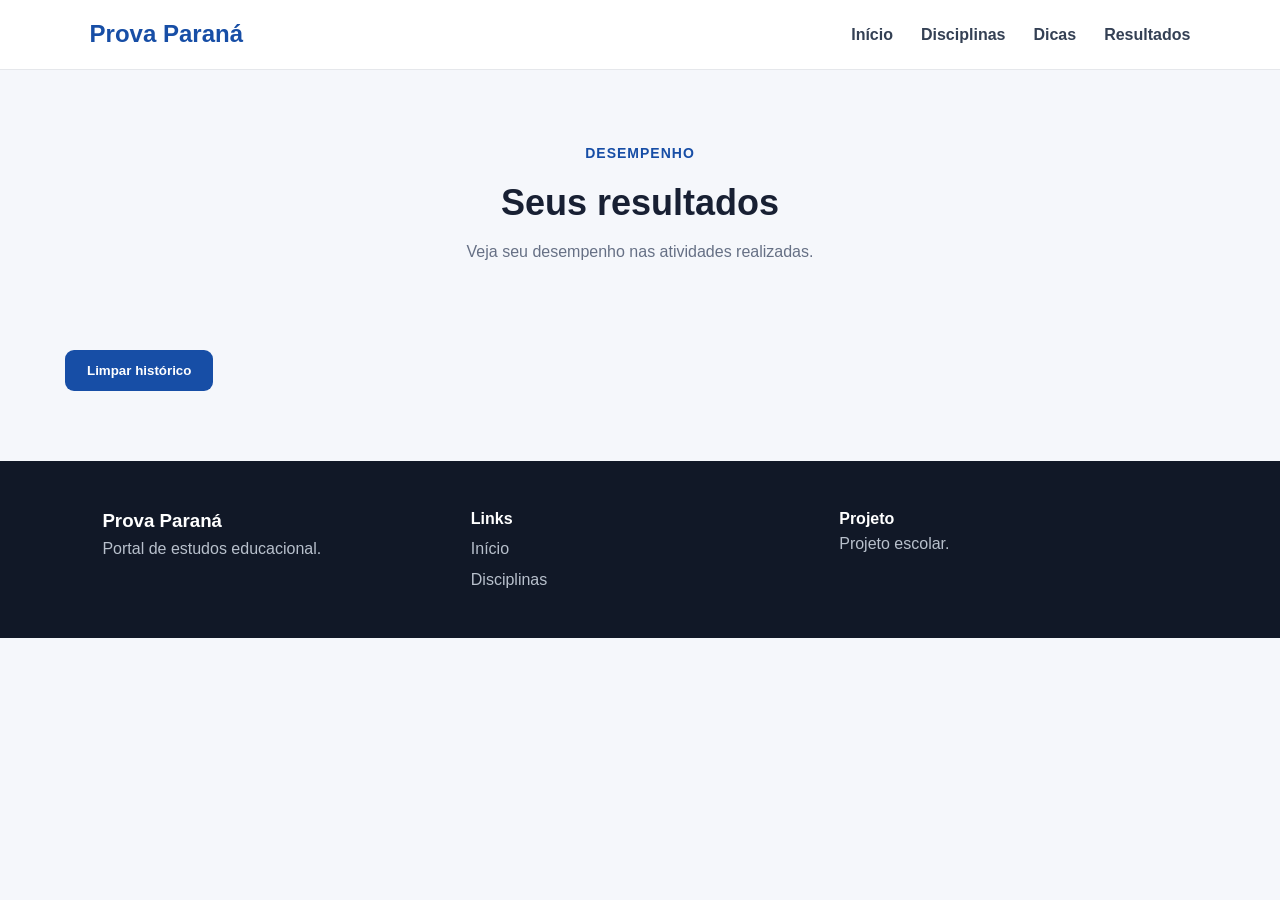
==== commit d43d3c7a: "Update dicas.html" ====
--- a/dicas.html
+++ b/dicas.html
@@ -5,36 +5,52 @@
 
     <meta charset="UTF-8">
 
-    <meta name="viewport"
-          content="width=device-width, initial-scale=1.0">
+    <meta
+        name="viewport"
+        content="width=device-width, initial-scale=1.0">
 
-    <title>Dicas | Prova Paraná</title>
+    <title>Resultados | Prova Paraná</title>
 
     <link rel="stylesheet" href="style.css">
 
 </head>
 
+
 <body>
 
-<header>
+
+<header class="topo">
 
     <a href="index.html" class="logo">
-        📚 Prova Paraná
+        Prova Paraná
     </a>
 
-    <button class="menu-btn" onclick="toggleMenu()">
+    <button
+        class="menu-btn"
+        onclick="toggleMenu()">
+
         ☰
+
     </button>
+
 
     <nav id="menu">
 
-        <a href="index.html">Início</a>
-        <a href="disciplinas.html">Disciplinas</a>
-        <a href="exercicios.html">Exercícios</a>
-        <a href="objetivos.html">Objetivos</a>
-        <a href="dicas.html">Dicas</a>
-        <a href="resultados.html">Resultados</a>
-        <a href="sobre.html">Sobre</a>
+        <a href="index.html">
+            Início
+        </a>
+
+        <a href="index.html#estudos">
+            Disciplinas
+        </a>
+
+        <a href="index.html#dicas">
+            Dicas
+        </a>
+
+        <a href="resultados.html">
+            Resultados
+        </a>
 
     </nav>
 
@@ -43,169 +59,90 @@
 
 <main>
 
-<section class="page-header">
+<section class="secao">
 
-    <span class="tag">
-        PREPARAÇÃO
-    </span>
+    <div class="titulo-secao">
 
-    <h1>
-        Dicas de estudo
-    </h1>
+        <span>DESEMPENHO</span>
 
-    <p>
-        Algumas estratégias simples para organizar
-        melhor seus estudos.
-    </p>
-
-</section>
-
-
-<section class="cards">
-
-
-<article class="card">
-
-    <div class="icon">📅</div>
-
-    <h3>
-        Crie uma rotina
-    </h3>
-
-    <p>
-        Separe horários para estudar e tente
-        manter uma rotina.
-    </p>
-
-</article>
-
-
-<article class="card">
-
-    <div class="icon">⏱️</div>
-
-    <h3>
-        Estude por blocos
-    </h3>
-
-    <p>
-        Divida o estudo em períodos e faça
-        pequenas pausas.
-    </p>
-
-</article>
-
-
-<article class="card">
-
-    <div class="icon">📝</div>
-
-    <h3>
-        Faça exercícios
-    </h3>
-
-    <p>
-        Resolver questões ajuda a praticar
-        os conteúdos.
-    </p>
-
-</article>
-
-
-<article class="card">
-
-    <div class="icon">🔄</div>
-
-    <h3>
-        Revise
-    </h3>
-
-    <p>
-        Volte aos assuntos que você teve
-        mais dificuldade.
-    </p>
-
-</article>
-
-
-<article class="card">
-
-    <div class="icon">📵</div>
-
-    <h3>
-        Evite distrações
-    </h3>
-
-    <p>
-        Reduza notificações e distrações
-        enquanto estiver estudando.
-    </p>
-
-</article>
-
-
-<article class="card">
-
-    <div class="icon">😴</div>
-
-    <h3>
-        Descanse
-    </h3>
-
-    <p>
-        Uma boa rotina também precisa
-        de momentos de descanso.
-    </p>
-
-</article>
-
-
-</section>
-
-
-<section class="highlight">
-
-    <div>
-
-        <h2>
-            📝 Hora de praticar
-        </h2>
+        <h2>Seus resultados</h2>
 
         <p>
-            Depois de estudar, teste seus conhecimentos
-            com nossas questões.
+            Veja seu desempenho nas atividades realizadas.
         </p>
 
     </div>
 
-    <a href="exercicios.html" class="btn">
-        Fazer exercícios
-    </a>
+
+    <div
+        id="estatisticas"
+        class="resultados-grid">
+    </div>
+
+
+    <div
+        id="historico"
+        class="historico">
+    </div>
+
+
+    <button
+        class="botao-atividade"
+        onclick="limparResultados()">
+
+        Limpar histórico
+
+    </button>
 
 </section>
-
 
 </main>
 
 
 <footer>
 
-    <strong>
-        📚 Prova Paraná
-    </strong>
+    <div>
 
-    <p>
-        Guia independente para estudantes.
-    </p>
+        <h3>Prova Paraná</h3>
 
-    <p class="copyright">
-        © 2026 Prova Paraná
-    </p>
+        <p>
+            Portal de estudos educacional.
+        </p>
+
+    </div>
+
+
+    <div>
+
+        <h4>Links</h4>
+
+        <a href="index.html">
+            Início
+        </a>
+
+        <a href="index.html#estudos">
+            Disciplinas
+        </a>
+
+    </div>
+
+
+    <div>
+
+        <h4>Projeto</h4>
+
+        <p>
+            Projeto escolar.
+        </p>
+
+    </div>
 
 </footer>
 
 
 <script src="script.js"></script>
+<script src="resultados.js"></script>
 
 </body>
+
 </html>
--- a/style.css
+++ b/style.css
@@ -1,7 +1,7 @@
 * {
-    box-sizing: border-box;
     margin: 0;
     padding: 0;
+    box-sizing: border-box;
 }
 
 html {
@@ -10,557 +10,489 @@
 
 body {
     font-family: Arial, Helvetica, sans-serif;
-    background: #061018;
-    color: #f4f7fa;
+    background: #f5f7fb;
+    color: #182033;
     line-height: 1.6;
 }
 
-header {
-    width: 100%;
-    min-height: 76px;
+a {
+    text-decoration: none;
+    color: inherit;
+}
+
+button {
+    font-family: inherit;
+}
+
+.topo {
+    position: sticky;
+    top: 0;
+    z-index: 1000;
+
+    min-height: 70px;
+    padding: 0 7%;
 
     display: flex;
     align-items: center;
     justify-content: space-between;
 
-    padding: 0 6%;
-
-    background: rgba(6, 16, 24, 0.96);
-
-    border-bottom: 1px solid #263944;
-
-    position: sticky;
-    top: 0;
-    z-index: 100;
+    background: white;
+    border-bottom: 1px solid #e5e7eb;
 }
 
 .logo {
-    font-size: 22px;
-    font-weight: bold;
-    white-space: nowrap;
-}
-
-nav {
+    font-size: 24px;
+    font-weight: 800;
+    color: #174ea6;
+}
+
+#menu {
     display: flex;
-    gap: 5px;
-}
-
-nav a {
-    color: #dce6eb;
-    text-decoration: none;
-
-    padding: 10px 13px;
-
-    border-radius: 9px;
-
-    transition: 0.2s;
-}
-
-nav a:hover {
-    background: #142733;
-    color: white;
+    gap: 28px;
+    align-items: center;
+}
+
+#menu a {
+    font-weight: 600;
+    color: #344054;
+}
+
+#menu a:hover {
+    color: #174ea6;
 }
 
 .menu-btn {
     display: none;
-
-    border: 1px solid #405461;
-
-    background: #12222d;
+    border: 0;
+    background: transparent;
+    font-size: 28px;
+    cursor: pointer;
+}
+
+.hero {
+    max-width: 1200px;
+    margin: auto;
+    padding: 70px 25px;
+
+    display: grid;
+    grid-template-columns: 1fr 1fr;
+    gap: 50px;
+    align-items: center;
+}
+
+.tag,
+.titulo-secao span {
+    color: #174ea6;
+    font-weight: 800;
+    font-size: 14px;
+    letter-spacing: 1px;
+}
+
+.hero h1 {
+    font-size: clamp(38px, 5vw, 64px);
+    line-height: 1.1;
+    margin: 15px 0;
+}
+
+.hero h1 strong {
+    color: #174ea6;
+}
+
+.hero p {
+    max-width: 600px;
+    font-size: 19px;
+    color: #667085;
+    margin-bottom: 25px;
+}
+
+.botao {
+    display: inline-block;
+    background: #174ea6;
     color: white;
-
-    padding: 9px 13px;
-
+    padding: 13px 25px;
+    border-radius: 10px;
+    font-weight: bold;
+}
+
+.botao:hover {
+    opacity: .9;
+}
+
+.hero-img img {
+    width: 100%;
+    max-height: 450px;
+    object-fit: contain;
+    border-radius: 15px;
+}
+
+.secao {
+    max-width: 1200px;
+    margin: auto;
+    padding: 70px 25px;
+}
+
+.titulo-secao {
+    text-align: center;
+    margin-bottom: 35px;
+}
+
+.titulo-secao h2 {
+    font-size: 36px;
+    margin: 8px 0;
+}
+
+.titulo-secao p {
+    color: #667085;
+}
+
+.nivel-container {
+    display: grid;
+    grid-template-columns: repeat(2, 1fr);
+    gap: 25px;
+}
+
+.nivel-card {
+    background: white;
+    border: 2px solid #e4e7ec;
+    border-radius: 18px;
+    padding: 35px 20px;
+    cursor: pointer;
+    text-align: center;
+    transition: .2s;
+}
+
+.nivel-card:hover {
+    transform: translateY(-4px);
+    border-color: #174ea6;
+}
+
+.icone {
+    font-size: 38px;
+    margin-bottom: 10px;
+}
+
+.nivel-card h3 {
+    font-size: 22px;
+}
+
+.nivel-card p {
+    color: #667085;
+}
+
+#seriesArea,
+#materiasArea,
+#atividadesArea {
+    margin-top: 30px;
+}
+
+.bloco-selecao {
+    background: white;
+    padding: 25px;
+    border-radius: 16px;
+    border: 1px solid #e4e7ec;
+}
+
+.bloco-selecao h3 {
+    margin-bottom: 15px;
+}
+
+.opcoes {
+    display: flex;
+    flex-wrap: wrap;
+    gap: 10px;
+}
+
+.opcao {
+    padding: 11px 17px;
+    border: 1px solid #d0d5dd;
     border-radius: 9px;
-
-    font-size: 21px;
-}
-
-main {
-    min-height: 70vh;
-}
-
-.hero {
-    max-width: 1250px;
-
-    margin: auto;
-
-    padding: 90px 6%;
-
-    display: grid;
-
-    grid-template-columns: 1.15fr 0.85fr;
-
-    gap: 70px;
-
-    align-items: center;
-}
-
-.hero-text h1 {
-    font-size: clamp(43px, 6vw, 76px);
-
-    line-height: 1.02;
-
-    margin: 18px 0;
-}
-
-.hero-text h1 span {
-    color: #58a6ff;
-}
-
-.hero-text p {
-    max-width: 650px;
-
-    font-size: 20px;
-
-    color: #aebdc6;
-
-    margin-bottom: 25px;
-}
-
-.tag {
-    color: #79c4ff;
-
-    font-size: 13px;
-
+    background: white;
+    cursor: pointer;
+    font-weight: 600;
+}
+
+.opcao:hover,
+.opcao.selecionada {
+    background: #174ea6;
+    color: white;
+    border-color: #174ea6;
+}
+
+.atividade {
+    display: block;
+    width: 100%;
+    text-align: left;
+
+    margin-top: 12px;
+    padding: 18px;
+
+    border: 1px solid #d0d5dd;
+    border-radius: 12px;
+    background: white;
+
+    cursor: pointer;
+}
+
+.atividade:hover {
+    border-color: #174ea6;
+    background: #f5f8ff;
+}
+
+.atividade strong {
+    display: block;
+    font-size: 18px;
+}
+
+.atividade span {
+    color: #667085;
+}
+
+.cards {
+    display: grid;
+    grid-template-columns: repeat(3, 1fr);
+    gap: 20px;
+}
+
+.info-card {
+    background: white;
+    padding: 28px;
+    border-radius: 15px;
+    border: 1px solid #e4e7ec;
+}
+
+.info-card h3 {
+    margin-bottom: 8px;
+}
+
+.info-card p,
+.sobre p {
+    color: #667085;
+}
+
+.sobre {
+    text-align: center;
+    max-width: 900px;
+}
+
+.sobre p {
+    margin-bottom: 15px;
+}
+
+footer {
+    background: #111827;
+    color: white;
+    padding: 45px 8%;
+
+    display: grid;
+    grid-template-columns: repeat(3, 1fr);
+    gap: 30px;
+}
+
+footer p {
+    color: #b8c0cc;
+}
+
+footer a {
+    display: block;
+    color: #b8c0cc;
+    margin-top: 5px;
+}
+
+footer a:hover {
+    color: white;
+}
+
+
+/* ÁREA DE QUESTÕES */
+
+.area-atividade {
+    background: white;
+    padding: 30px;
+    border-radius: 18px;
+    margin-top: 30px;
+    border: 1px solid #e4e7ec;
+}
+
+.area-atividade h2 {
+    margin-bottom: 8px;
+}
+
+.questao {
+    margin-top: 25px;
+    padding: 22px;
+    border: 1px solid #e4e7ec;
+    border-radius: 14px;
+}
+
+.questao h3 {
+    margin-bottom: 15px;
+}
+
+.alternativas {
+    display: grid;
+    gap: 10px;
+}
+
+.alternativa {
+    padding: 13px;
+    background: #f8fafc;
+    border: 1px solid #d0d5dd;
+    border-radius: 9px;
+    cursor: pointer;
+    text-align: left;
+}
+
+.alternativa:hover {
+    border-color: #174ea6;
+}
+
+.alternativa.correta {
+    background: #dcfce7;
+    border-color: #16a34a;
+}
+
+.alternativa.errada {
+    background: #fee2e2;
+    border-color: #dc2626;
+}
+
+.botao-atividade {
+    border: 0;
+    margin-top: 20px;
+    background: #174ea6;
+    color: white;
+    padding: 13px 22px;
+    border-radius: 9px;
+    cursor: pointer;
     font-weight: bold;
-
-    letter-spacing: 2px;
-}
-
-.buttons {
-    display: flex;
-
-    flex-wrap: wrap;
-
-    gap: 12px;
-}
-
-.btn {
-    display: inline-block;
-
-    background: #238636;
-
-    color: white;
-
-    text-decoration: none;
-
-    padding: 13px 20px;
-
+}
+
+.resultado-final {
+    margin-top: 25px;
+    padding: 25px;
+    border-radius: 14px;
+    background: #eef4ff;
+}
+
+
+/* CONTEÚDO */
+
+.conteudo-box,
+.exemplo-box,
+.redacao-box {
+    background: white;
+    padding: 30px;
+    border-radius: 16px;
+    border: 1px solid #e4e7ec;
+    margin-top: 25px;
+}
+
+.conteudo-box h3,
+.exemplo-box h3 {
+    margin: 20px 0 8px;
+}
+
+.exemplo-passo {
+    padding: 15px;
+    margin: 10px 0;
+    border-left: 4px solid #174ea6;
+    background: #f8fafc;
+}
+
+textarea {
+    width: 100%;
+    min-height: 300px;
+    padding: 15px;
+    border: 1px solid #d0d5dd;
     border-radius: 10px;
-
-    font-weight: bold;
-
-    border: 1px solid #36a14c;
-
-    transition: 0.2s;
-}
-
-.btn:hover {
-    transform: translateY(-2px);
-
-    filter: brightness(1.12);
-}
-
-.btn.secondary {
-    background: #152936;
-
-    border-color: #3b5260;
-}
-
-.hero-card {
-    display: flex;
-
-    justify-content: center;
-
-    align-items: center;
-}
-
-.hero-card img {
-    width: 100%;
-
-    max-width: 450px;
-
-    border-radius: 25px;
-
-    border: 1px solid #3c5562;
-
-    box-shadow: 0 25px 70px rgba(0,0,0,0.35);
-}
-
-.section {
-    max-width: 1250px;
-
-    margin: auto;
-
-    padding: 50px 6% 90px;
-}
-
-.section-title {
-    margin-bottom: 35px;
-}
-
-.section-title h2 {
-    font-size: 40px;
-
-    margin: 8px 0;
-}
-
-.section-title p {
-    color: #91a1ab;
-}
-
-.cards {
-    max-width: 1250px;
-
-    margin: 0 auto;
-
-    padding: 0 6% 80px;
-
-    display: grid;
-
+    resize: vertical;
+    font: inherit;
+}
+
+
+/* RESULTADOS */
+
+.resultados-grid {
+    display: grid;
     grid-template-columns: repeat(3, 1fr);
-
-    gap: 20px;
-}
-
-.section .cards {
-    padding: 0;
-}
-
-.card {
-    background: #0d1922;
-
-    border: 1px solid #293e4a;
-
-    border-radius: 18px;
-
-    padding: 27px;
-
-    min-height: 235px;
-
-    transition: 0.25s;
-
-    animation: appear 0.5s ease both;
-}
-
-.card:hover {
-    transform: translateY(-5px);
-
-    border-color: #4c7184;
-
-    background: #101f2a;
-}
-
-.icon {
-    font-size: 34px;
-
-    margin-bottom: 12px;
-}
-
-.card h3 {
-    font-size: 22px;
-
-    margin-bottom: 9px;
-}
-
-.card p {
-    color: #aab9c2;
-
-    margin-bottom: 17px;
-}
-
-.card a {
-    color: #70bfff;
-
-    text-decoration: none;
-
-    font-weight: bold;
-}
-
-.highlight {
-    max-width: 1120px;
-
-    margin: 20px auto 90px;
-
-    padding: 40px;
-
-    border-radius: 22px;
-
-    background: linear-gradient(
-        135deg,
-        #102936,
-        #0d1d28
-    );
-
-    border: 1px solid #36515f;
-
-    display: flex;
-
-    justify-content: space-between;
-
-    align-items: center;
-
-    gap: 30px;
-}
-
-.highlight h2 {
+    gap: 18px;
+}
+
+.resultado-card {
+    background: white;
+    padding: 25px;
+    border-radius: 15px;
+    border: 1px solid #e4e7ec;
+    text-align: center;
+}
+
+.resultado-card strong {
+    display: block;
     font-size: 32px;
-
-    margin: 7px 0;
-}
-
-.highlight p {
-    color: #aebdc6;
-}
-
-.page-header {
-    max-width: 1100px;
-
-    margin: auto;
-
-    padding: 80px 6% 55px;
-}
-
-.page-header h1 {
-    font-size: clamp(45px, 7vw, 70px);
-
-    line-height: 1.05;
-
-    margin: 10px 0;
-}
-
-.page-header p {
-    font-size: 19px;
-
-    color: #aab9c2;
-
-    max-width: 700px;
-}
-
-.wide {
-    max-width: 1100px;
-
-    margin: 0 auto 60px;
-
-    padding: 35px;
-
-    background: #0d1922;
-
-    border: 1px solid #293e4a;
-
-    border-radius: 20px;
-}
-
-.wide h2 {
-    font-size: 30px;
-
-    margin-bottom: 12px;
-}
-
-.wide p {
-    color: #aebdc6;
-
-    margin-bottom: 12px;
-}
-
-.result-icon {
-    font-size: 55px;
-
+    color: #174ea6;
+}
+
+.historico {
+    margin-top: 30px;
+}
+
+.historico-item {
+    background: white;
+    padding: 18px;
+    border-radius: 12px;
+    border: 1px solid #e4e7ec;
     margin-bottom: 10px;
 }
 
-.warning {
-    max-width: 1100px;
-
-    margin: 0 auto 80px;
-
-    padding: 25px;
-
-    background: #191d15;
-
-    border: 1px solid #575c35;
-
-    border-radius: 15px;
-}
-
-.warning strong {
-    font-size: 19px;
-}
-
-.warning p {
-    color: #c1c4a9;
-
-    margin-top: 6px;
-}
-
-footer {
-    border-top: 1px solid #293a44;
-
-    padding: 45px 6%;
-
-    color: #8999a3;
-
-    text-align: center;
-}
-
-footer strong {
-    color: white;
-
-    font-size: 20px;
-}
-
-.footer-links {
-    margin: 18px 0;
-
-    display: flex;
-
-    justify-content: center;
-
-    flex-wrap: wrap;
-
-    gap: 20px;
-}
-
-.footer-links a {
-    color: #8fc9ff;
-
-    text-decoration: none;
-}
-
-.copyright {
-    font-size: 14px;
-
-    margin-top: 10px;
-}
-
-@keyframes appear {
-
-    from {
-        opacity: 0;
-
-        transform: translateY(12px);
-    }
-
-    to {
-        opacity: 1;
-
-        transform: translateY(0);
-    }
-
-}
-
-@media (max-width: 850px) {
-
-    header {
-        min-height: 68px;
+
+/* CELULAR */
+
+@media (max-width: 750px) {
+
+    .topo {
+        padding: 0 20px;
     }
 
     .menu-btn {
         display: block;
     }
 
-    nav {
+    #menu {
         display: none;
-
         position: absolute;
-
+        top: 70px;
         left: 0;
-
         right: 0;
 
-        top: 68px;
-
-        background: #07121a;
-
-        border-bottom: 1px solid #293e4a;
-
-        padding: 12px 6%;
+        background: white;
+        padding: 20px;
 
         flex-direction: column;
-    }
-
-    nav.active {
+        align-items: flex-start;
+    }
+
+    #menu.aberto {
         display: flex;
-    }
-
-    nav a {
-        padding: 13px;
     }
 
     .hero {
         grid-template-columns: 1fr;
-
-        padding-top: 55px;
-
-        gap: 40px;
-    }
-
-    .hero-card {
-        order: -1;
-    }
-
-    .cards {
-        grid-template-columns: repeat(2, 1fr);
-    }
-
-    .highlight {
-        margin-left: 6%;
-        margin-right: 6%;
-
-        flex-direction: column;
-
-        align-items: flex-start;
-    }
-
-}
-
-@media (max-width: 560px) {
-
-    .logo {
-        font-size: 18px;
-    }
-
-    .hero {
-        padding-left: 5%;
-        padding-right: 5%;
-    }
-
-    .hero-text h1 {
-        font-size: 44px;
-    }
-
-    .hero-text p {
-        font-size: 17px;
-    }
-
-    .cards {
+        padding-top: 45px;
+    }
+
+    .hero h1 {
+        font-size: 42px;
+    }
+
+    .nivel-container,
+    .cards,
+    .resultados-grid,
+    footer {
         grid-template-columns: 1fr;
-
-        padding-left: 5%;
-        padding-right: 5%;
-    }
-
-    .section {
-        padding-left: 5%;
-        padding-right: 5%;
-    }
-
-    .page-header {
-        padding-left: 5%;
-        padding-right: 5%;
-    }
-
-    .wide {
-        margin-left: 5%;
-        margin-right: 5%;
-    }
-
-    .highlight {
-        margin-left: 5%;
-        margin-right: 5%;
-
-        padding: 28px;
-    }
-
-  }
+    }
+
+    .secao {
+        padding: 50px 20px;
+    }
+
+}
